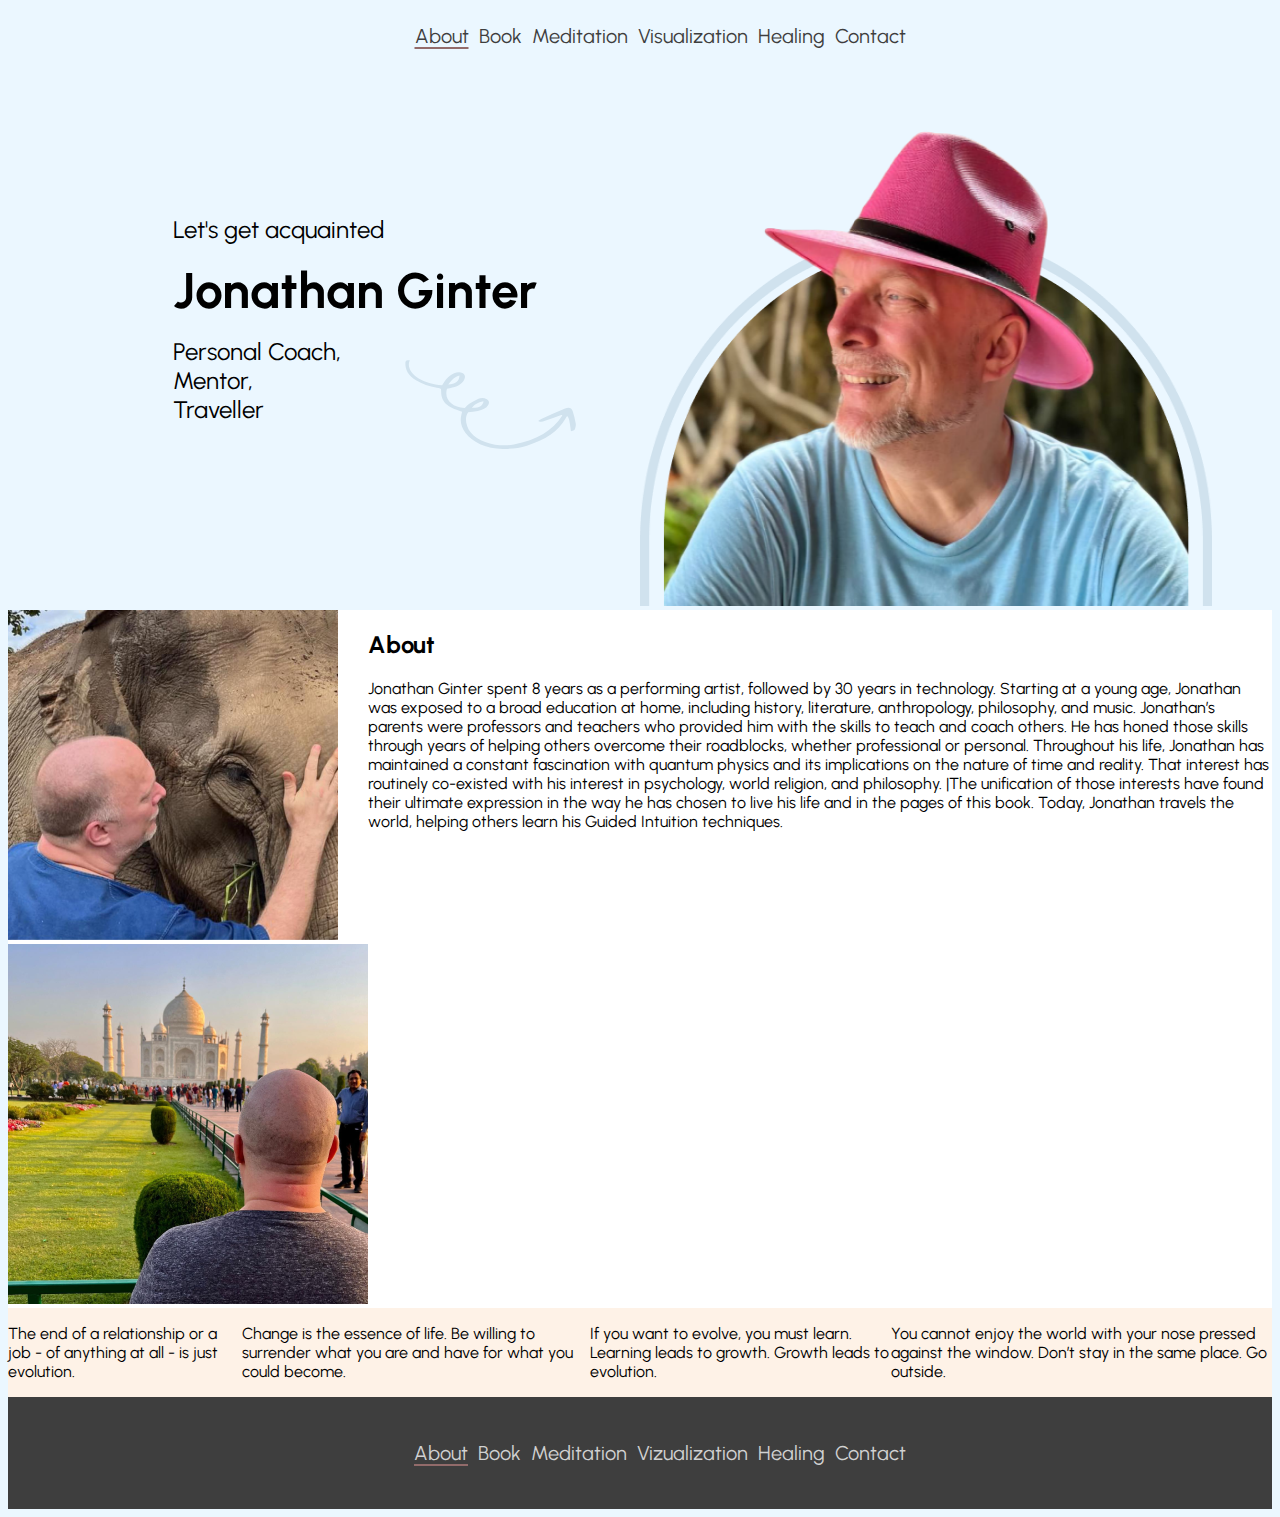
==== index.html @ fba27196 "initial commit" ====
<!DOCTYPE html>
<html lang="en">
  <head>
    <meta charset="utf-8" />
    <meta name="viewport" content="width=device-width, initial-scale=1" />

    <!-- Document Title, Description, and Author -->
    <title>Jonathan Ginter</title>
    <meta name="description" content="Jonathan Ginter - The Intuitive Way" />
    <meta name="author" content="Artsiom Martynau" />

    <!-- Favicon and Touch Icons -->
    <!-- <link rel="icon" type="image/png" sizes="512x512" href="./assets/favicon/favicon-512x512.png"> -->

    <!-- Google Fonts Files -->
    <link rel="preconnect" href="https://fonts.googleapis.com" />
    <link rel="preconnect" href="https://fonts.gstatic.com" crossorigin />
    <link
      href="https://fonts.googleapis.com/css2?family=Urbanist:ital,wght@0,100..900;1,100..900&display=swap"
      rel="stylesheet"
    />

    <!-- CSS Files -->
    <link rel="stylesheet" href="./styles.css" />
  </head>
  <body class="about">
    <!-- Header -->
    <header id="header" class="">
      <!-- Navbar 1 -->
      <nav id="topNavigation" class="navbar" aria-label="Top Navigation">
        <ul id="top-navbar" class="navbar-nav">
          <li class="nav-item">
            <a class="nav-link active" href="index.html" aria-current="page"
              >About</a
            >
          </li>
          <li class="nav-item">
            <a class="nav-link" href="book.html">Book</a>
          </li>
          <li class="nav-item">
            <a class="nav-link" href="meditation.html">Meditation</a>
          </li>
          <li class="nav-item">
            <a class="nav-link" href="visualization.html">Visualization</a>
          </li>
          <li class="nav-item">
            <a class="nav-link" href="healing.html">Healing</a>
          </li>
          <li class="nav-item">
            <a class="nav-link" href="contact.html">Contact</a>
          </li>
        </ul>
      </nav>
    </header>

    <main>
      <!-- Hero Section -->
      <section id="hero" class="hero-section">
        <div class="container">
          <div class="hero-content">
            <div>
              <div>
                <p class="hero-text">Let's get acquainted</p>
                <h1 class="hero-title">Jonathan Ginter</h1>
              </div>
              <div class="flex">
                <div>
                  <p class="hero-text">Personal Coach,</p>
                  <p class="hero-text">Mentor,</p>
                  <p class="hero-text">Traveller</p>
                </div>
                <div class="hero-arrow">
                  <img
                    src="./assets/img/about-arrow.svg"
                    height="103"
                    width="171"
                    alt=""
                  />
                </div>
              </div>
            </div>
          </div>
          <div class="hero-image">
            <img
              src="./assets/img/jonathan.png"
              alt="Jonathan Ginter"
              width="572px"
              height="542px"
            />
          </div>
        </div>
      </section>

      <!-- About Section -->
      <section id="about" class="about-section">
        <div class="container">
          <div class="about-images">
            <img src="./assets/img/about-left.png" alt="About Left" />
            <img src="./assets/img/about-right.png" alt="About Right" />
          </div>
          <div class="about-content">
            <h2 class="about-title">About</h2>
            <p class="about-text">
              Jonathan Ginter spent 8 years as a performing artist, followed by
              30 years in technology. Starting at a young age, Jonathan was
              exposed to a broad education at home, including history,
              literature, anthropology, philosophy, and music. Jonathan’s
              parents were professors and teachers who provided him with the
              skills to teach and coach others. He has honed those skills
              through years of helping others overcome their roadblocks, whether
              professional or personal. Throughout his life, Jonathan has
              maintained a constant fascination with quantum physics and its
              implications on the nature of time and reality. That interest has
              routinely co-existed with his interest in psychology, world
              religion, and philosophy. |The unification of those interests have
              found their ultimate expression in the way he has chosen to live
              his life and in the pages of this book. Today, Jonathan travels
              the world, helping others learn his Guided Intuition techniques.
            </p>
          </div>
        </div>
      </section>

      <!-- Sectiom Quotes -->
      <section id="quotes" class="quotes-section">
        <div class="container">
          <p class="quote-text">
            The end of a relationship or a job - of anything at all - is just
            evolution.
          </p>
          <p class="quote-text">
            Change is the essence of life. Be willing to surrender what you are
            and have for what you could become.
          </p>
          <p class="quote-text">
            If you want to evolve, you must learn. Learning leads to growth.
            Growth leads to evolution.
          </p>
          <p class="quote-text">
            You cannot enjoy the world with your nose pressed against the
            window. Don’t stay in the same place. Go outside.
          </p>
        </div>
      </section>
    </main>

    <!-- Footer 2 - Bootstrap Brain Component -->
    <footer class="footer">
      <!-- Navbar 2 -->
      <nav id="bottomNavigation" class="navbar" aria-label="Bottom navigation">
        <div class="container">
          <ul id="bottom-navbar" class="navbar-nav">
            <li class="nav-item">
              <a class="nav-link active" href="index.html" aria-current="page"
                >About</a
              >
            </li>
            <li class="nav-item">
              <a class="nav-link" href="book.html">Book</a>
            </li>
            <li class="nav-item">
              <a class="nav-link" href="meditation.html">Meditation</a>
            </li>
            <li class="nav-item">
              <a class="nav-link" href="vizualization.html">Vizualization</a>
            </li>
            <li class="nav-item">
              <a class="nav-link" href="healing.html">Healing</a>
            </li>
            <li class="nav-item">
              <a class="nav-link" href="contact.html">Contact</a>
            </li>
          </ul>
        </div>
      </nav>
    </footer>
  </body>
</html>
---- styles.css ----
html {
    font-family: Urbanist, sans-serif;
}

header {
    color: #3E3E3E;

    a {
        color: #3E3E3E;
    }
}

footer {
    display: flex;
    justify-content: center;
    align-items: center;
    height: 7rem;
    background-color: #3E3E3E;
    
    a {
       color: #D1D1D1; 
    }
}

.about {
    background-color: #EBF7FF;
}

.navbar {
    width: 100%;
    display: flex;
    justify-content: center;
}

.navbar-nav {
    display: flex;
    gap: 0.625rem;

    li {
        list-style-type: none;
    }
}

.nav-link {
    text-decoration: none;
    font-size: 1.25rem;

    &.active {
        text-decoration: underline 0.125rem #926B6A;
        text-underline-offset: 0.25rem;
    }
}

.container {
    display: flex;
    flex-direction: row;
}

.hero-content {
    width: 50vw;
    display: flex;
    flex-direction: column;
    justify-content: center;
    align-items: end;
}

.hero-image {
    width: 50vw;
}

.hero-title {
    font-size: 3.125rem;
    margin: 1rem 0;
}

.hero-text {
    font-size: 1.5rem;
    margin: 0;
}

.hero-arrow {
    margin: 1rem 4rem 0 4rem;
}

.about-section {
    background-color: #FFFFFF;
}

.quotes-section {
    background-color: #FEF2E7;
}

/* Utility classes */
.flex {
    display: flex;
}
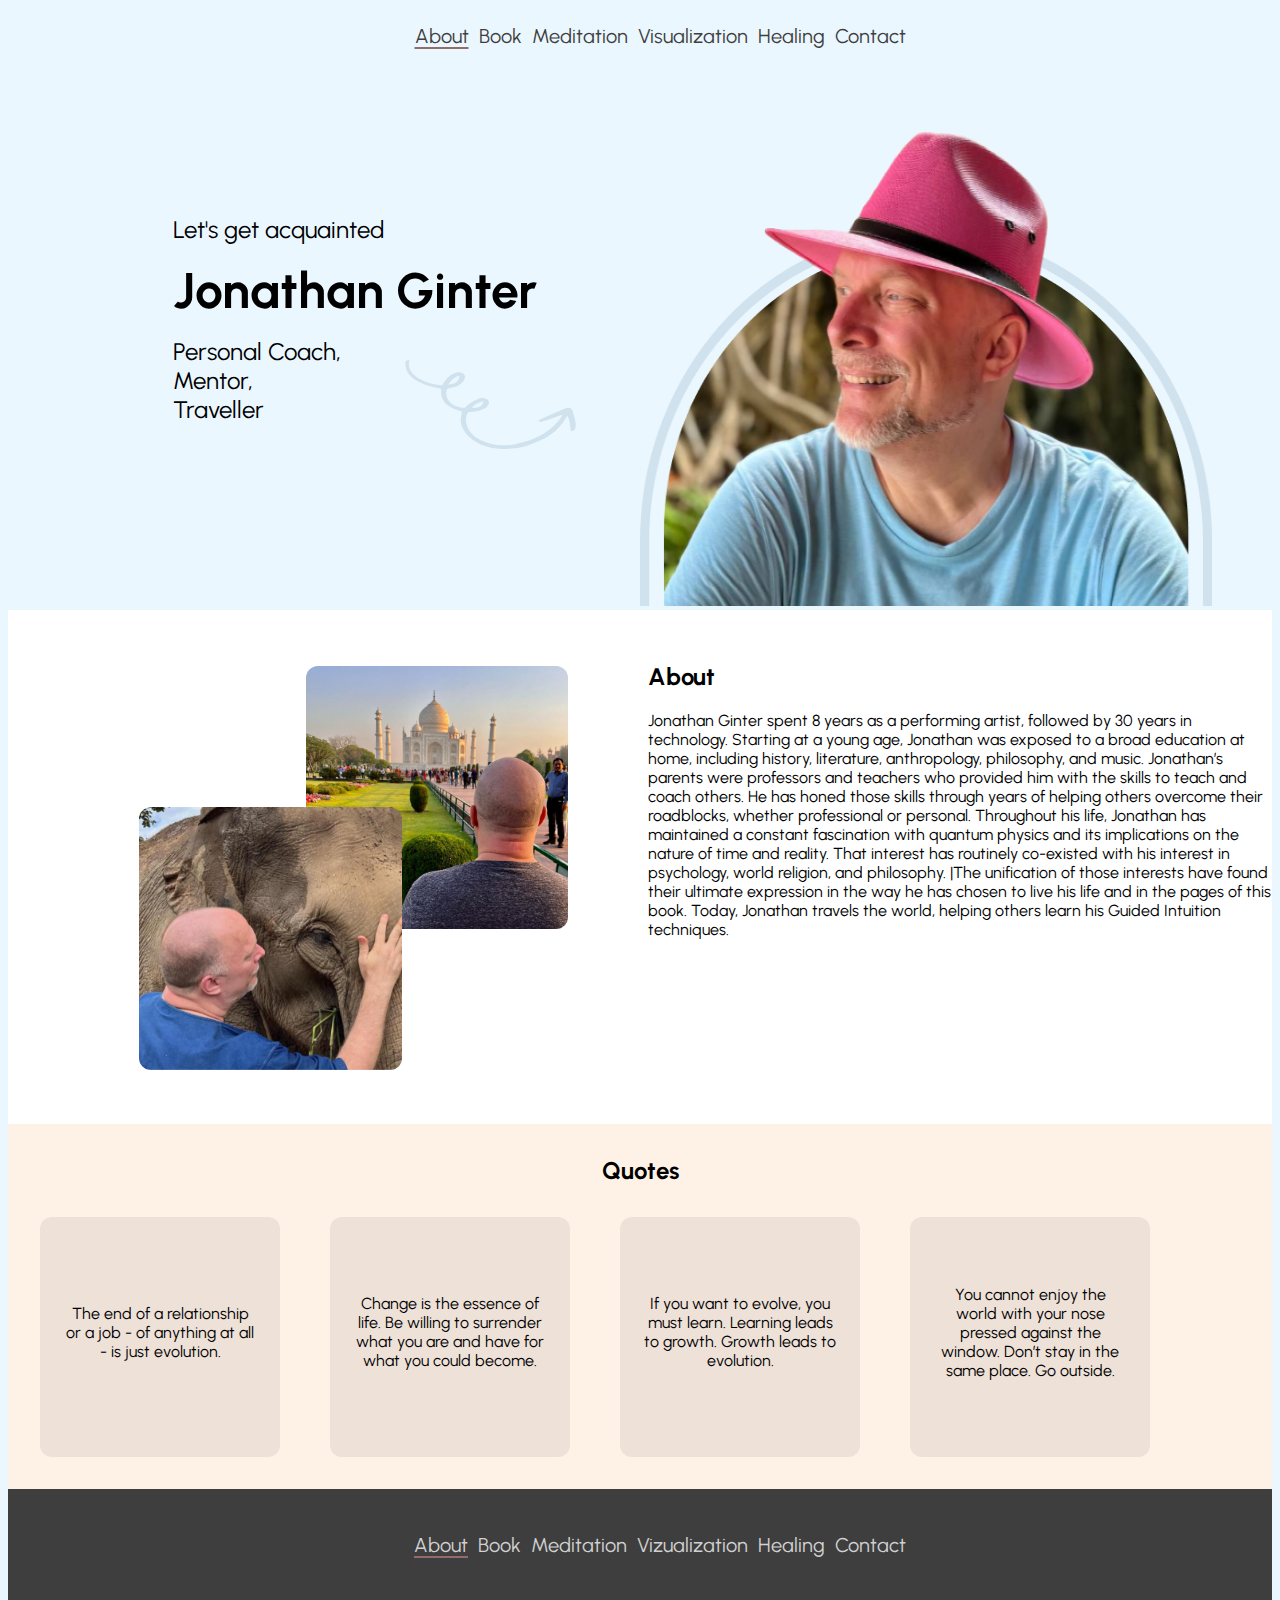
==== commit 46ee1696: "About images align" ====
--- a/index.html
+++ b/index.html
@@ -10,7 +10,12 @@
     <meta name="author" content="Artsiom Martynau" />
 
     <!-- Favicon and Touch Icons -->
-    <!-- <link rel="icon" type="image/png" sizes="512x512" href="./assets/favicon/favicon-512x512.png"> -->
+    <link
+      rel="icon"
+      type="image/png"
+      sizes="512x512"
+      href="./assets/img/favicon.png"
+    />
 
     <!-- Google Fonts Files -->
     <link rel="preconnect" href="https://fonts.googleapis.com" />
@@ -95,8 +100,18 @@
       <section id="about" class="about-section">
         <div class="container">
           <div class="about-images">
-            <img src="./assets/img/about-left.png" alt="About Left" />
-            <img src="./assets/img/about-right.png" alt="About Right" />
+            <div class="image-container">
+              <img
+                class="about-img-right"
+                src="./assets/img/about-right.png"
+                alt="About Right"
+              />
+              <img
+                class="about-img-left"
+                src="./assets/img/about-left.png"
+                alt="About Left"
+              />
+            </div>
           </div>
           <div class="about-content">
             <h2 class="about-title">About</h2>
@@ -123,23 +138,34 @@
 
       <!-- Sectiom Quotes -->
       <section id="quotes" class="quotes-section">
-        <div class="container">
-          <p class="quote-text">
-            The end of a relationship or a job - of anything at all - is just
-            evolution.
-          </p>
-          <p class="quote-text">
-            Change is the essence of life. Be willing to surrender what you are
-            and have for what you could become.
-          </p>
-          <p class="quote-text">
-            If you want to evolve, you must learn. Learning leads to growth.
-            Growth leads to evolution.
-          </p>
-          <p class="quote-text">
-            You cannot enjoy the world with your nose pressed against the
-            window. Don’t stay in the same place. Go outside.
-          </p>
+        <h2 style="text-align: center; margin: 0; padding: 2rem">Quotes</h2>
+        <div class="slider">
+          <div class="slides">
+            <div>
+              <p class="quote-text">
+                The end of a relationship or a job - of anything at all - is
+                just evolution.
+              </p>
+            </div>
+            <div>
+              <p class="quote-text">
+                Change is the essence of life. Be willing to surrender what you
+                are and have for what you could become.
+              </p>
+            </div>
+            <div>
+              <p class="quote-text">
+                If you want to evolve, you must learn. Learning leads to growth.
+                Growth leads to evolution.
+              </p>
+            </div>
+            <div>
+              <p class="quote-text">
+                You cannot enjoy the world with your nose pressed against the
+                window. Don’t stay in the same place. Go outside.
+              </p>
+            </div>
+          </div>
         </div>
       </section>
     </main>
--- a/styles.css
+++ b/styles.css
@@ -1,3 +1,7 @@
+* {
+    box-sizing: border-box;
+}
+
 html {
     font-family: Urbanist, sans-serif;
 }
@@ -84,10 +88,78 @@
 
 .about-section {
     background-color: #FFFFFF;
+    padding: 2rem 0;
+}
+
+.about-images {
+    width: 50vw;
+    flex-shrink: 0;
+    min-width: 525px;
+    display: flex;
+    justify-content: end;
+}
+
+.image-container {
+    position: relative;
+    width: 525px;
+    height: 450px;
+}
+
+.about-img-left {
+    position: absolute;
+    top: calc(165px);
+    left: 1rem;
+    width: 50%;
+    border-radius: 0.75rem;
+}
+
+.about-img-right {
+    position: absolute;
+    top: 1.5rem;
+    right: 5rem;
+    width: 50%;
+    border-radius: 0.75rem;
 }
 
 .quotes-section {
     background-color: #FEF2E7;
+    padding-bottom: 2rem;
+}
+
+.slider {
+    width: 100%;
+    text-align: center;
+    overflow: hidden;
+}
+
+.slides {
+    display: flex;
+    padding: 0 2rem;
+
+    overflow-x: auto;
+    scroll-snap-type: x mandatory;
+
+    scroll-behavior: smooth;
+    -webkit-overflow-scrolling: touch;
+}
+
+.slides>div {
+    scroll-snap-align: start;
+    flex-shrink: 0;
+    width: 15rem;
+    height: 15rem;
+    margin-right: 50px;
+    border-radius: 12px;
+    background: #EEE1D8;
+    transform-origin: center center;
+    transform: scale(1);
+    transition: transform 0.5s;
+    position: relative;
+
+    display: flex;
+    justify-content: center;
+    align-items: center;
+    padding: 0px        24px        10px        24px
 }
 
 /* Utility classes */
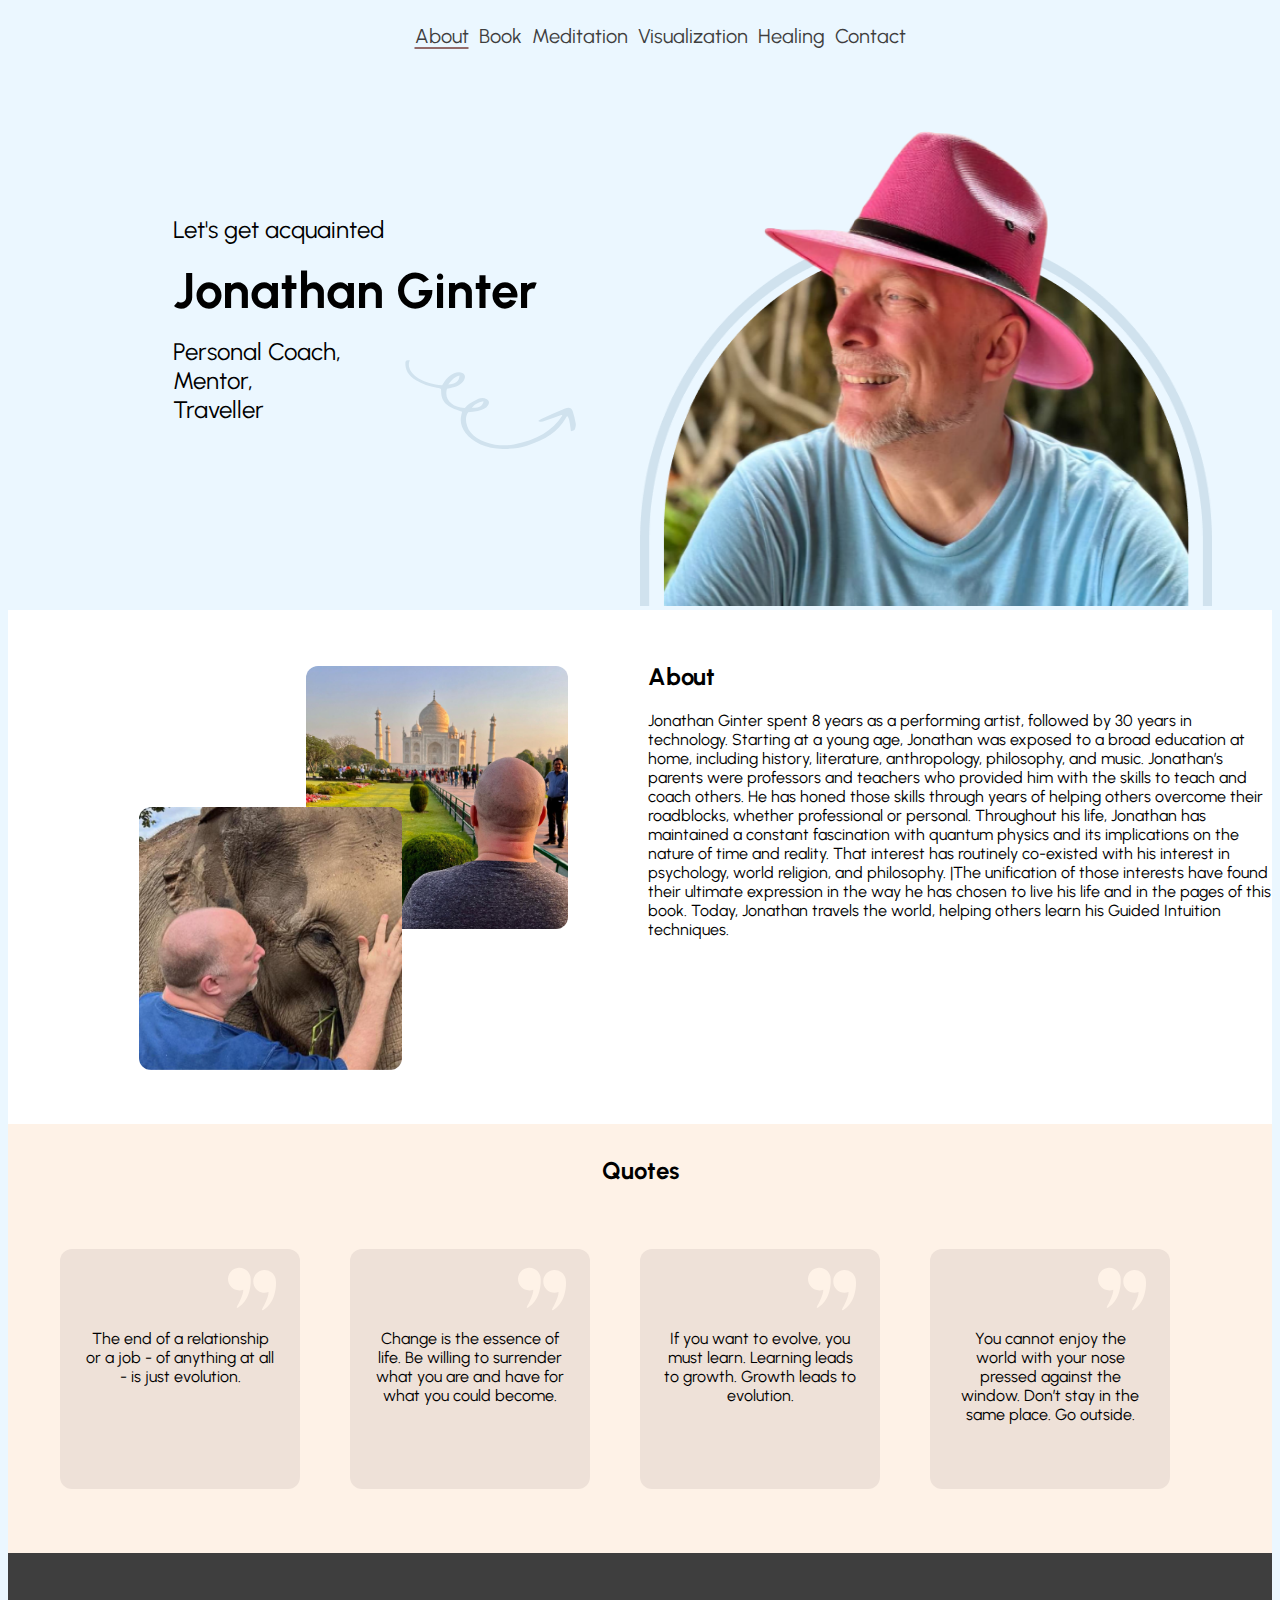
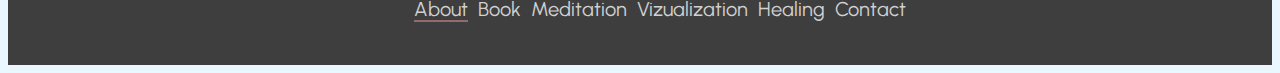
==== commit 9e363716: "finish about & templates for other pages" ====
--- a/index.html
+++ b/index.html
@@ -141,25 +141,29 @@
         <h2 style="text-align: center; margin: 0; padding: 2rem">Quotes</h2>
         <div class="slider">
           <div class="slides">
-            <div>
+            <div class="quote-container">
+              <img src="./assets/img/quotation-marks.svg" alt="" />
               <p class="quote-text">
                 The end of a relationship or a job - of anything at all - is
                 just evolution.
               </p>
             </div>
-            <div>
+            <div class="quote-container">
+              <img src="./assets/img/quotation-marks.svg" alt="" />
               <p class="quote-text">
                 Change is the essence of life. Be willing to surrender what you
                 are and have for what you could become.
               </p>
             </div>
-            <div>
+            <div class="quote-container">
+              <img src="./assets/img/quotation-marks.svg" alt="" />
               <p class="quote-text">
                 If you want to evolve, you must learn. Learning leads to growth.
                 Growth leads to evolution.
               </p>
             </div>
-            <div>
+            <div class="quote-container">
+              <img src="./assets/img/quotation-marks.svg" alt="" />
               <p class="quote-text">
                 You cannot enjoy the world with your nose pressed against the
                 window. Don’t stay in the same place. Go outside.
--- a/styles.css
+++ b/styles.css
@@ -126,6 +126,19 @@
     padding-bottom: 2rem;
 }
 
+.quote-container {
+    display: flex;
+    flex-direction: column;
+    padding: 2rem 0;
+}
+
+.quote-container img {
+    align-self: flex-end;
+    flex-shrink: 0;
+    flex-grow: 0;
+    margin-top: 1rem;
+}
+
 .slider {
     width: 100%;
     text-align: center;
@@ -134,7 +147,8 @@
 
 .slides {
     display: flex;
-    padding: 0 2rem;
+    padding: 2rem;
+    justify-content: center;
 
     overflow-x: auto;
     scroll-snap-type: x mandatory;
@@ -157,11 +171,30 @@
     position: relative;
 
     display: flex;
-    justify-content: center;
     align-items: center;
     padding: 0px        24px        10px        24px
 }
 
+.book {
+    background-color: #FCF4F4;
+}
+
+.meditation {
+    background-color: #FEF2E7;
+}
+
+.visualization {
+    background-color: #FEF8E7;
+}
+
+.healing {
+    background-color: #F1F1FF;
+}
+
+.contact {
+    background-color: #EBF7FF;
+
+}
 /* Utility classes */
 .flex {
     display: flex;
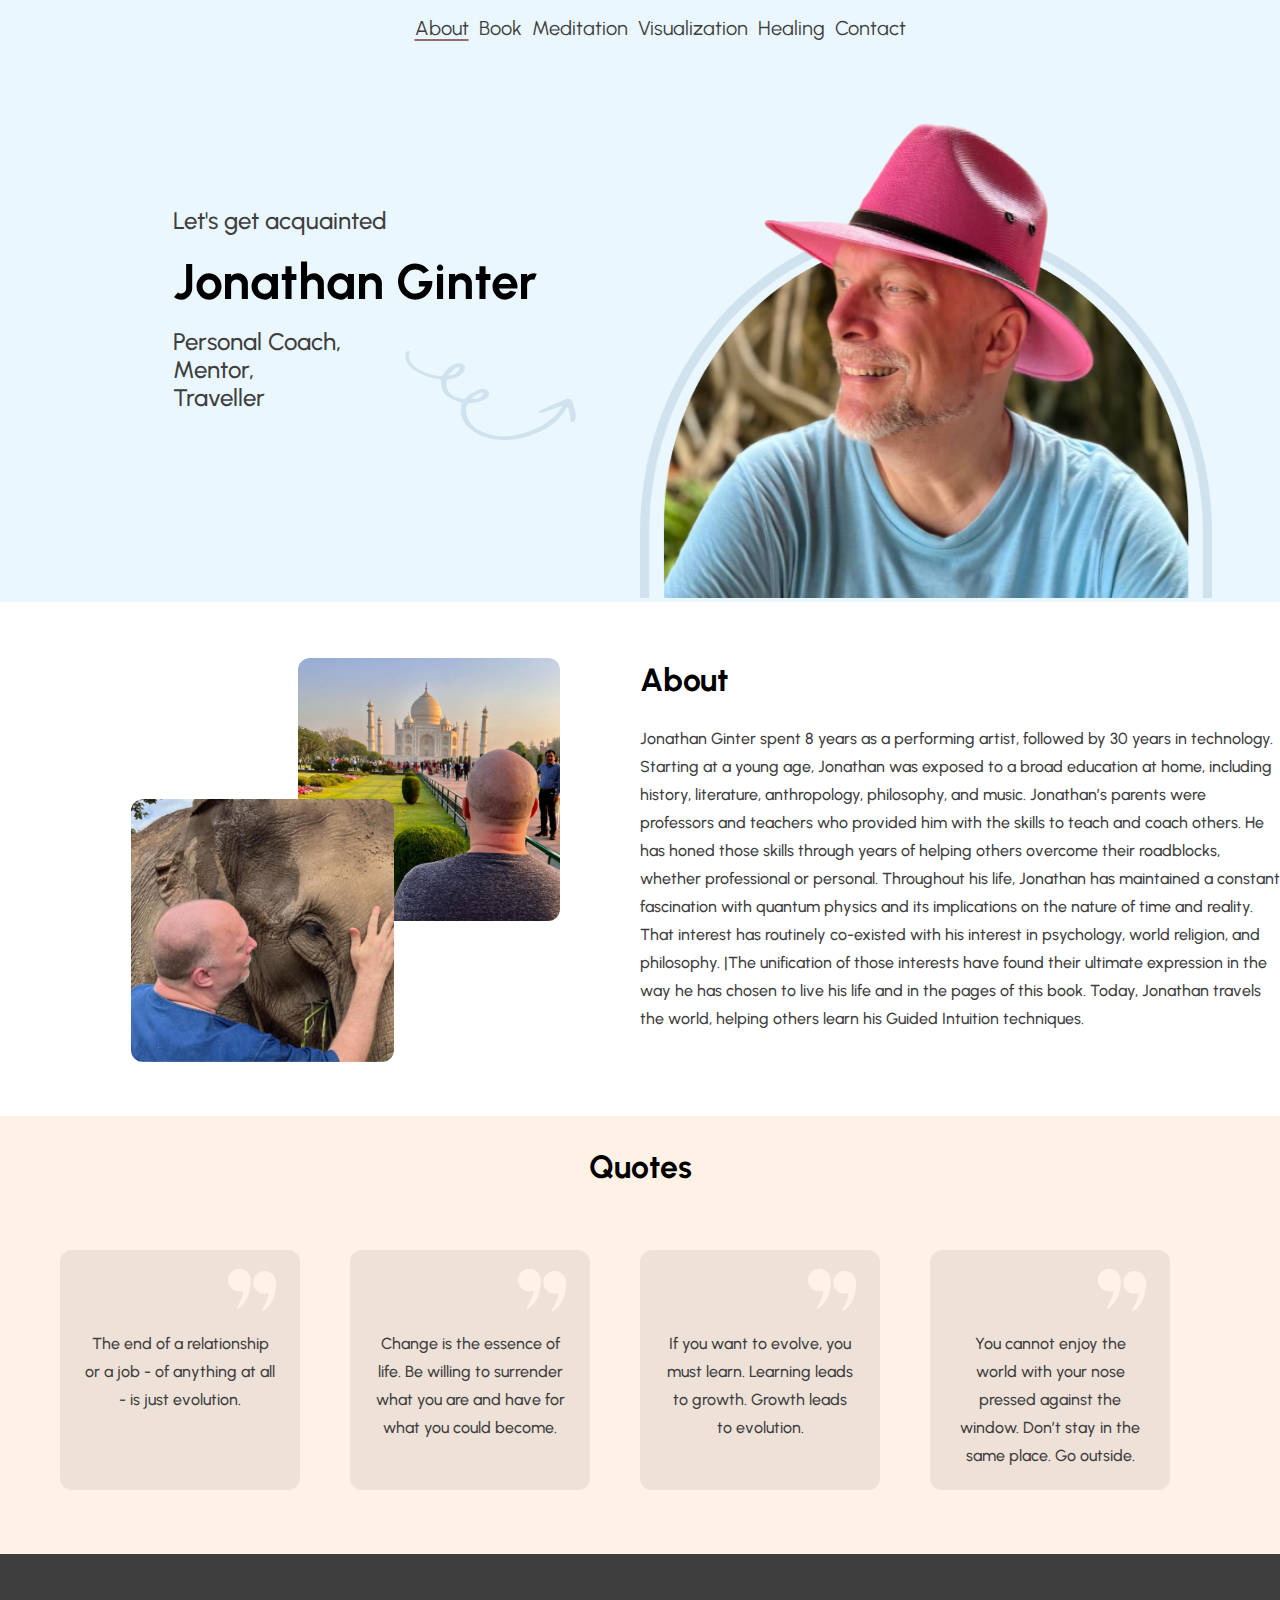
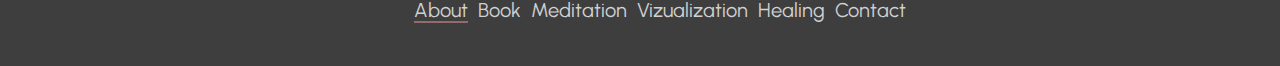
==== commit 8f69e2bc: "wip: book, all sections except last" ====
--- a/index.html
+++ b/index.html
@@ -114,7 +114,7 @@
             </div>
           </div>
           <div class="about-content">
-            <h2 class="about-title">About</h2>
+            <h2>About</h2>
             <p class="about-text">
               Jonathan Ginter spent 8 years as a performing artist, followed by
               30 years in technology. Starting at a young age, Jonathan was
@@ -138,7 +138,7 @@
 
       <!-- Sectiom Quotes -->
       <section id="quotes" class="quotes-section">
-        <h2 style="text-align: center; margin: 0; padding: 2rem">Quotes</h2>
+        <h2 class="quotes-header">Quotes</h2>
         <div class="slider">
           <div class="slides">
             <div class="quote-container">
--- a/styles.css
+++ b/styles.css
@@ -1,201 +1,347 @@
+:root {
+  --page-margin: 6.75rem;
+}
+
 * {
-    box-sizing: border-box;
+  box-sizing: border-box;
 }
 
 html {
-    font-family: Urbanist, sans-serif;
+  font-family: Urbanist, sans-serif;
+}
+
+body {
+  display: flex;
+  flex-direction: column;
+  min-height: 100vh;
+  margin: 0;
+  align-items: center;
+}
+
+main {
+  flex: 1;
+  /* max-width: 90rem; */
 }
 
 header {
-    color: #3E3E3E;
-
-    a {
-        color: #3E3E3E;
-    }
+  width: 100%;
+  color: #3e3e3e;
+
+  a {
+    color: #3e3e3e;
+  }
 }
 
 footer {
-    display: flex;
-    justify-content: center;
-    align-items: center;
-    height: 7rem;
-    background-color: #3E3E3E;
-    
-    a {
-       color: #D1D1D1; 
-    }
+  width: 100%;
+  display: flex;
+  justify-content: center;
+  align-items: center;
+  height: 7rem;
+  background-color: #3e3e3e;
+
+  a {
+    color: #d1d1d1;
+  }
+}
+
+h2 {
+  font-size: 2rem;
+  font-weight: 700;
+}
+
+p {
+  font-size: 1rem;
+  font-weight: 500;
+  line-height: 1.75rem;
+  color: #3e3e3e;
+}
+
+.subheader {
+  font-size: 1.25rem;
+  font-weight: 700;
 }
 
 .about {
-    background-color: #EBF7FF;
+  background-color: #ebf7ff;
 }
 
 .navbar {
-    width: 100%;
-    display: flex;
-    justify-content: center;
+  width: 100%;
+  display: flex;
+  justify-content: center;
 }
 
 .navbar-nav {
-    display: flex;
-    gap: 0.625rem;
-
-    li {
-        list-style-type: none;
-    }
+  display: flex;
+  gap: 0.625rem;
+
+  li {
+    list-style-type: none;
+  }
 }
 
 .nav-link {
-    text-decoration: none;
-    font-size: 1.25rem;
-
-    &.active {
-        text-decoration: underline 0.125rem #926B6A;
-        text-underline-offset: 0.25rem;
-    }
+  text-decoration: none;
+  font-size: 1.25rem;
+
+  &.active {
+    text-decoration: underline 0.125rem #926b6a;
+    text-underline-offset: 0.25rem;
+  }
 }
 
 .container {
-    display: flex;
-    flex-direction: row;
+  display: flex;
+  flex-direction: row;
+}
+
+.button {
+  display: inline-block;
+  padding: 0.5rem 1rem;
+  margin: 0.5rem;
+  background-color: #7fb3d5;
+  color: #000000;
+  border-radius: 0.5rem;
+  text-decoration: none;
+  font-size: 1rem;
+  font-weight: 600;
 }
 
 .hero-content {
-    width: 50vw;
+  width: 50vw;
+  display: flex;
+  flex-direction: column;
+  justify-content: center;
+  align-items: end;
+}
+
+.hero-image {
+  width: 50vw;
+}
+
+.hero-title {
+  font-size: 3.125rem;
+  margin: 1rem 0;
+}
+
+.hero-text {
+  font-size: 1.5rem;
+  margin: 0;
+}
+
+.hero-arrow {
+  margin: 1rem 4rem 0 4rem;
+}
+
+.about-section {
+  background-color: #ffffff;
+  padding: 2rem 0;
+}
+
+.about-images {
+  width: 50vw;
+  flex-shrink: 0;
+  min-width: 525px;
+  display: flex;
+  justify-content: end;
+}
+
+.image-container {
+  position: relative;
+  width: 525px;
+  height: 450px;
+}
+
+.about-img-left {
+  position: absolute;
+  top: calc(165px);
+  left: 1rem;
+  width: 50%;
+  border-radius: 0.75rem;
+}
+
+.about-img-right {
+  position: absolute;
+  top: 1.5rem;
+  right: 5rem;
+  width: 50%;
+  border-radius: 0.75rem;
+}
+
+.quotes-section {
+  background-color: #fef2e7;
+  padding-bottom: 2rem;
+}
+
+.quotes-header {
+  text-align: center;
+  margin: 0;
+  padding: 2rem;
+}
+
+.quote-container {
+  display: flex;
+  flex-direction: column;
+  padding: 2rem 0;
+}
+
+.quote-container img {
+  align-self: flex-end;
+  flex-shrink: 0;
+  flex-grow: 0;
+  margin-top: 1rem;
+}
+
+.slider {
+  width: 100%;
+  text-align: center;
+  overflow: hidden;
+}
+
+.slides {
+  display: flex;
+  padding: 2rem;
+  justify-content: center;
+
+  overflow-x: auto;
+  scroll-snap-type: x mandatory;
+
+  scroll-behavior: smooth;
+  -webkit-overflow-scrolling: touch;
+}
+
+.slides > div {
+  scroll-snap-align: start;
+  flex-shrink: 0;
+  width: 15rem;
+  height: 15rem;
+  margin-right: 50px;
+  border-radius: 12px;
+  background: #eee1d8;
+  transform-origin: center center;
+  transform: scale(1);
+  transition: transform 0.5s;
+  position: relative;
+
+  display: flex;
+  align-items: center;
+  padding: 0px 24px 10px 24px;
+}
+
+.book {
+  background-color: #fcf4f4;
+}
+
+.about-book {
+  display: flex;
+  margin-right: var(--page-margin);
+  padding-bottom: 1rem;
+
+  img {
+    flex-shrink: 0;
+    width: 657px;
+    height: 694px;
+  }
+}
+
+.book-description {
+  max-width: 43.75rem;
+}
+
+.book-auditory {
+  background-color: #ebf7ff;
+  padding: 1rem var(--page-margin);
+}
+
+.book-auditory-description {
+  display: flex;
+  justify-content: space-between;
+
+  ul {
+    list-style-type: disc;
+    list-style-position: outside;
+    padding: 0;
+    font-size: 1rem;
+    font-weight: 500;
+    line-height: 1.75rem;
+  }
+}
+
+.book-auditory-description div {
+  flex-grow: 1;
+  width: 50%;
+}
+
+.book-arrow-top {
+  position: relative;
+  left: -2rem;
+  justify-self: center;
+}
+
+.accent {
+  display: block;
+  padding: 0.5rem 1rem;
+  background-color: #d7e9f5;
+  font-weight: 700;
+}
+
+.book-teaches {
+  background-color: #fff;
+  padding: 1rem var(--page-margin);
+}
+
+.book-cards {
+  display: flex;
+  justify-content: center;
+  gap: 5rem;
+
+  div {
     display: flex;
     flex-direction: column;
-    justify-content: center;
-    align-items: end;
-}
-
-.hero-image {
-    width: 50vw;
-}
-
-.hero-title {
-    font-size: 3.125rem;
-    margin: 1rem 0;
-}
-
-.hero-text {
-    font-size: 1.5rem;
-    margin: 0;
-}
-
-.hero-arrow {
-    margin: 1rem 4rem 0 4rem;
-}
-
-.about-section {
-    background-color: #FFFFFF;
-    padding: 2rem 0;
-}
-
-.about-images {
-    width: 50vw;
-    flex-shrink: 0;
-    min-width: 525px;
-    display: flex;
-    justify-content: end;
-}
-
-.image-container {
-    position: relative;
-    width: 525px;
-    height: 450px;
-}
-
-.about-img-left {
-    position: absolute;
-    top: calc(165px);
-    left: 1rem;
-    width: 50%;
-    border-radius: 0.75rem;
-}
-
-.about-img-right {
-    position: absolute;
-    top: 1.5rem;
-    right: 5rem;
-    width: 50%;
-    border-radius: 0.75rem;
-}
-
-.quotes-section {
-    background-color: #FEF2E7;
-    padding-bottom: 2rem;
-}
-
-.quote-container {
-    display: flex;
-    flex-direction: column;
-    padding: 2rem 0;
-}
-
-.quote-container img {
-    align-self: flex-end;
-    flex-shrink: 0;
-    flex-grow: 0;
-    margin-top: 1rem;
-}
-
-.slider {
-    width: 100%;
-    text-align: center;
-    overflow: hidden;
-}
-
-.slides {
-    display: flex;
-    padding: 2rem;
-    justify-content: center;
-
-    overflow-x: auto;
-    scroll-snap-type: x mandatory;
-
-    scroll-behavior: smooth;
-    -webkit-overflow-scrolling: touch;
-}
-
-.slides>div {
-    scroll-snap-align: start;
-    flex-shrink: 0;
-    width: 15rem;
-    height: 15rem;
-    margin-right: 50px;
-    border-radius: 12px;
-    background: #EEE1D8;
-    transform-origin: center center;
-    transform: scale(1);
-    transition: transform 0.5s;
-    position: relative;
-
-    display: flex;
     align-items: center;
-    padding: 0px        24px        10px        24px
-}
-
-.book {
-    background-color: #FCF4F4;
+  }
+}
+
+.book-quote {
+  background-color: #fef2e7;
+  padding: 1rem var(--page-margin);
+  display: flex;
+}
+
+.author-card {
+  display: flex;
+  align-items: center;
+  gap: 1rem;
+}
+
+.author-name {
+  font-size: 1.125rem;
+  font-weight: 700;
+  margin: 0;
 }
 
 .meditation {
-    background-color: #FEF2E7;
+  background-color: #fef2e7;
 }
 
 .visualization {
-    background-color: #FEF8E7;
+  background-color: #fef8e7;
 }
 
 .healing {
-    background-color: #F1F1FF;
+  background-color: #f1f1ff;
 }
 
 .contact {
-    background-color: #EBF7FF;
-
-}
+  background-color: #ebf7ff;
+}
+
 /* Utility classes */
 .flex {
-    display: flex;
-}+  display: flex;
+}
+
+.center {
+  text-align: center;
+}
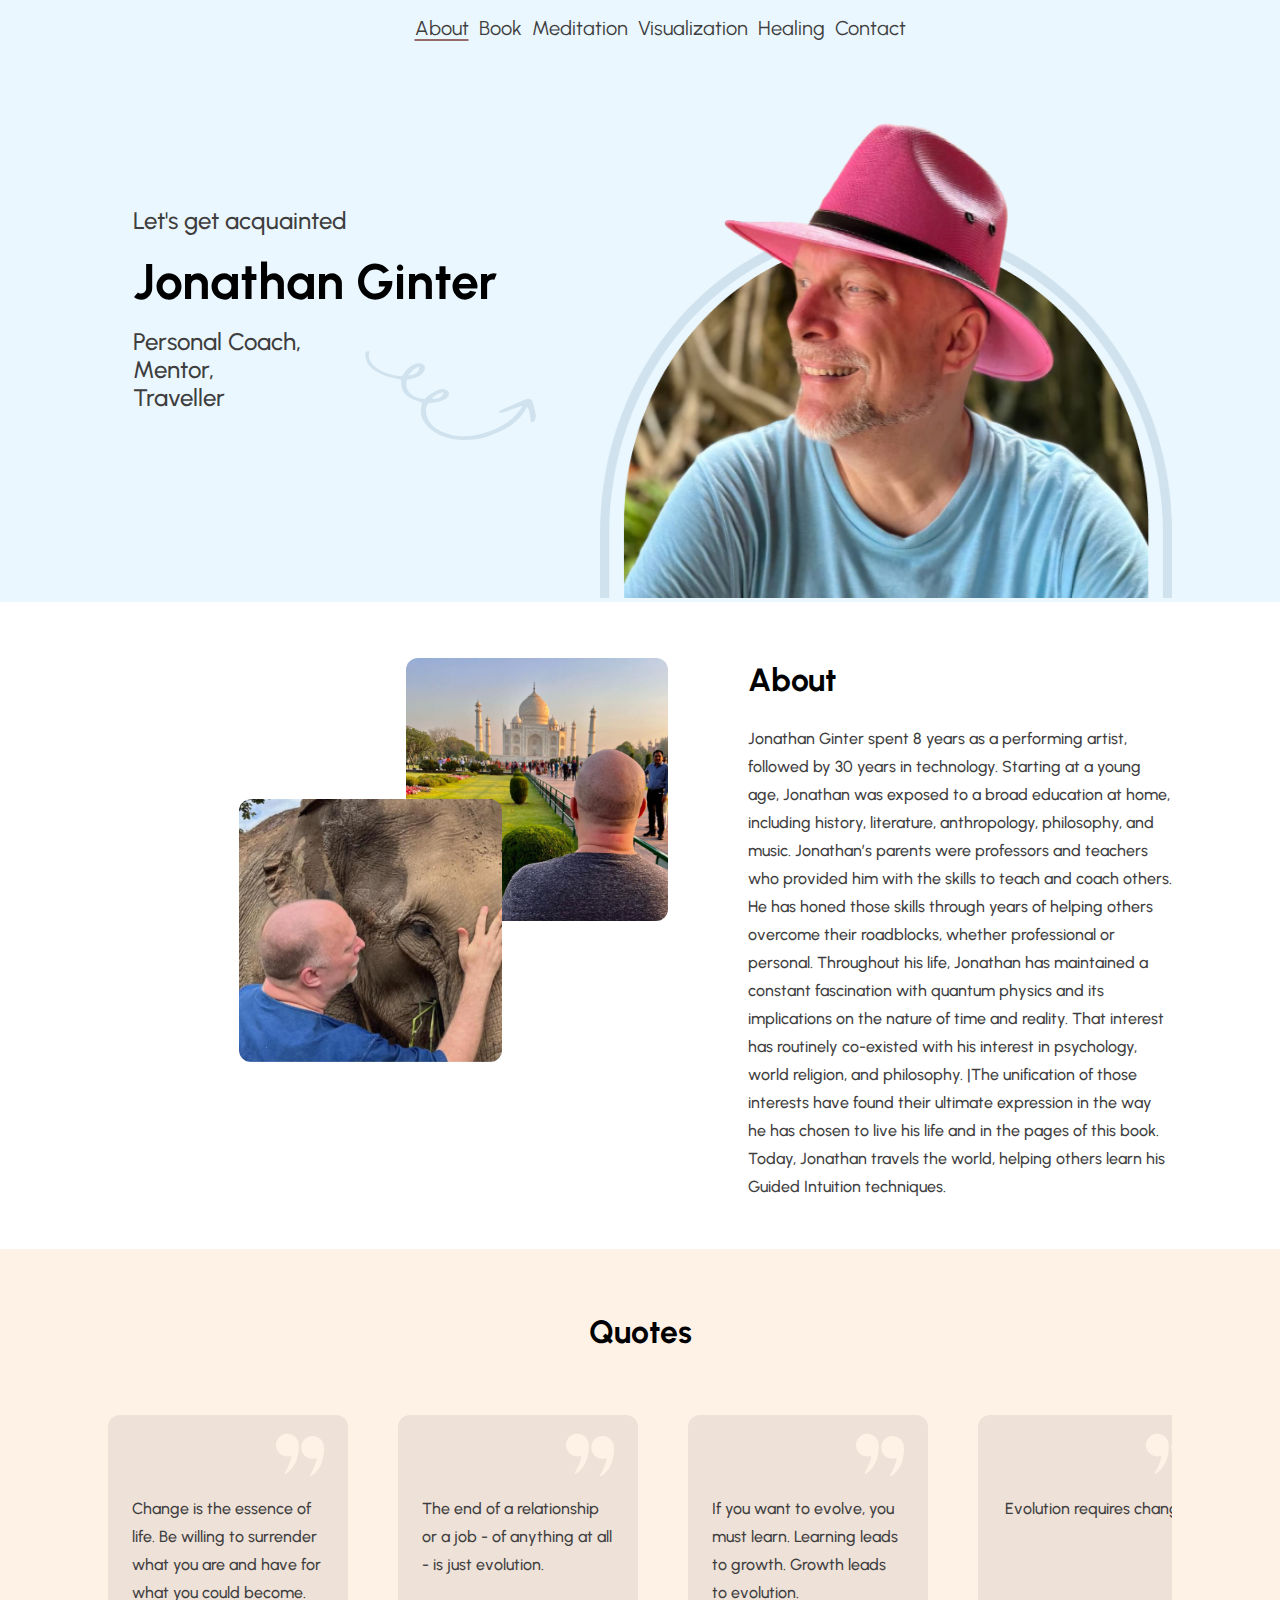
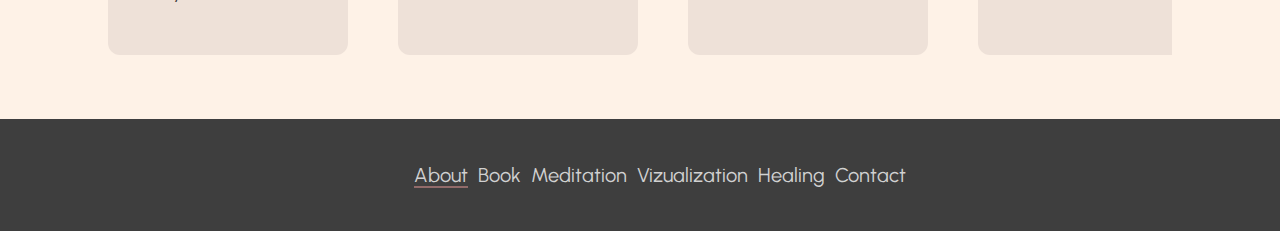
==== commit 1b2deeaf: "small changes to design" ====
--- a/index.html
+++ b/index.html
@@ -137,36 +137,44 @@
       </section>
 
       <!-- Sectiom Quotes -->
-      <section id="quotes" class="quotes-section">
+     <section id="quotes" class="quotes-section">
         <h2 class="quotes-header">Quotes</h2>
         <div class="slider">
           <div class="slides">
             <div class="quote-container">
               <img src="./assets/img/quotation-marks.svg" alt="" />
               <p class="quote-text">
-                The end of a relationship or a job - of anything at all - is
-                just evolution.
-              </p>
-            </div>
-            <div class="quote-container">
-              <img src="./assets/img/quotation-marks.svg" alt="" />
-              <p class="quote-text">
-                Change is the essence of life. Be willing to surrender what you
-                are and have for what you could become.
-              </p>
-            </div>
-            <div class="quote-container">
-              <img src="./assets/img/quotation-marks.svg" alt="" />
-              <p class="quote-text">
-                If you want to evolve, you must learn. Learning leads to growth.
-                Growth leads to evolution.
-              </p>
-            </div>
-            <div class="quote-container">
-              <img src="./assets/img/quotation-marks.svg" alt="" />
-              <p class="quote-text">
-                You cannot enjoy the world with your nose pressed against the
-                window. Don’t stay in the same place. Go outside.
+                Change is the essence of life. Be willing to surrender what you are and have for what you could become.
+              </p>
+            </div>
+            <div class="quote-container">
+              <img src="./assets/img/quotation-marks.svg" alt="" />
+              <p class="quote-text">
+                The end of a relationship or a job - of anything at all - is just evolution.
+              </p>
+            </div>
+            <div class="quote-container">
+              <img src="./assets/img/quotation-marks.svg" alt="" />
+              <p class="quote-text">
+                If you want to evolve, you must learn. Learning leads to growth. Growth leads to evolution.
+              </p>
+            </div>
+            <div class="quote-container">
+              <img src="./assets/img/quotation-marks.svg" alt="" />
+              <p class="quote-text">
+                Evolution requires change.
+              </p>
+            </div>
+            <div class="quote-container">
+              <img src="./assets/img/quotation-marks.svg" alt="" />
+              <p class="quote-text">
+                The more you carry with you, the less progress you will make. Learn to let go.
+              </p>
+            </div>
+            <div class="quote-container">
+              <img src="./assets/img/quotation-marks.svg" alt="" />
+              <p class="quote-text">
+                You cannot enjoy the world with your nose pressed against the window. Don’t stay in the same place. Go outside.
               </p>
             </div>
           </div>
--- a/styles.css
+++ b/styles.css
@@ -4,6 +4,7 @@
 
 * {
   box-sizing: border-box;
+  text-wrap: pretty;
 }
 
 html {
@@ -20,7 +21,6 @@
 
 main {
   flex: 1;
-  /* max-width: 90rem; */
 }
 
 header {
@@ -86,7 +86,10 @@
   font-size: 1.25rem;
 
   &.active {
-    text-decoration: underline 0.125rem #926b6a;
+    text-underline-offset: 0.25rem;
+    text-decoration-line: underline;
+    text-decoration-thickness: 0.125rem;
+    text-decoration-color: #926b6a;
     text-underline-offset: 0.25rem;
   }
 }
@@ -99,7 +102,6 @@
 .button {
   display: inline-block;
   padding: 0.5rem 1rem;
-  margin: 0.5rem;
   background-color: #7fb3d5;
   color: #000000;
   border-radius: 0.5rem;
@@ -108,6 +110,18 @@
   font-weight: 600;
 }
 
+.accent-text {
+  font-size: 1.125rem;
+  font-weight: 700;
+  margin: 0;
+}
+
+.hero-section {
+  max-width: 100vw;
+  padding: 0 var(--page-margin);
+  overflow: hidden;
+}
+
 .hero-content {
   width: 50vw;
   display: flex;
@@ -136,7 +150,7 @@
 
 .about-section {
   background-color: #ffffff;
-  padding: 2rem 0;
+  padding: 2rem var(--page-margin);
 }
 
 .about-images {
@@ -171,7 +185,8 @@
 
 .quotes-section {
   background-color: #fef2e7;
-  padding-bottom: 2rem;
+  padding: 2rem var(--page-margin);
+  width: 100vw;
 }
 
 .quotes-header {
@@ -195,14 +210,13 @@
 
 .slider {
   width: 100%;
-  text-align: center;
-  overflow: hidden;
+  overflow: visible;
 }
 
 .slides {
   display: flex;
   padding: 2rem;
-  justify-content: center;
+  /* justify-content: center; */
 
   overflow-x: auto;
   scroll-snap-type: x mandatory;
@@ -305,8 +319,68 @@
 
 .book-quote {
   background-color: #fef2e7;
-  padding: 1rem var(--page-margin);
-  display: flex;
+  padding: 2rem var(--page-margin);
+  display: flex;
+  justify-content: center;
+}
+
+.book-quote > div {
+  max-width: 50rem;
+}
+
+.book-quote img {
+  margin-top: 1rem;
+}
+
+.book-takeaways {
+  display: flex;
+  background-color: #fff;
+  padding: 2rem var(--page-margin);
+  align-items: center;
+  gap: 2rem;
+
+  div {
+    flex-basis: 50%;
+  }
+}
+
+.book-takeaway-left {
+  display: flex;
+  flex-direction: column;
+  align-items: end;
+
+  img {
+    position: relative;
+    top: -3rem;
+  }
+
+  h2 {
+    margin-right: 6rem;
+  }
+}
+
+.book-takeaways-cards {
+  display: flex;
+  flex-direction: row;
+  gap: 1rem;
+
+  div {
+    width: 100%;
+    display: flex;
+    flex-direction: column;
+    div {
+      background-color: #ebf7ff;
+      padding: 1rem 1.5rem;
+      margin: 1rem 0.5rem;
+      display: inline-block;
+      border-radius: 6px;
+      max-width: 18rem;
+    }
+  }
+}
+
+.book-takeaways-header {
+  max-width: 18rem;
 }
 
 .author-card {
@@ -315,26 +389,242 @@
   gap: 1rem;
 }
 
-.author-name {
-  font-size: 1.125rem;
-  font-weight: 700;
-  margin: 0;
-}
-
 .meditation {
   background-color: #fef2e7;
 }
 
+.meditation-hero {
+  display: flex;
+  margin-right: var(--page-margin);
+  padding-bottom: 0;
+
+  img {
+    flex-shrink: 0;
+    width: 803px;
+    height: 506px;
+  }
+}
+
+.meditation-description {
+  margin-left: -5rem;
+  align-self: center;
+}
+
+.meditation-arrow {
+  vertical-align: top;
+  padding-top: 1rem;
+  padding-left: 2rem;
+}
+
+.meditation-cards {
+  background-color: #fff;
+  display: flex;
+  flex-direction: column;
+  padding: 2rem var(--page-margin);
+}
+
+.meditation-cards ol {
+  display: flex;
+  width: 100%;
+  justify-content: space-between;
+  gap: 1rem;
+}
+
+.meditation-cards li {
+  display: block;
+  padding: 1rem;
+  background-color: #ebf7ff;
+  max-width: 24.5rem;
+  flex-grow: 1;
+  flex-basis: 30%;
+  border-radius: 12px;
+
+  p:first-child {
+    font-weight: 900;
+    font-size: 3.75rem;
+    margin: 2rem 0;
+    color: #d0e2ee;
+  }
+}
+
 .visualization {
   background-color: #fef8e7;
 }
 
+.visualization-cards {
+  display: flex;
+  padding: 3rem var(--page-margin);
+  background-color: #fff;
+  gap: 1rem;
+}
+
+.visualization-card {
+  border-radius: 12px;
+  background-color: #f1f1ff;
+  flex-basis: 50%;
+  padding: 1rem;
+
+  p:first-child {
+    font-weight: 700;
+    font-size: 1.25rem;
+    margin: 2rem 0;
+    color: #3e3e3e;
+  }
+}
+
+.visualization-bottom {
+  background-color: #fcf4f4;
+  padding: 3rem var(--page-margin);
+  text-align: center;
+  display: flex;
+  align-items: center;
+  flex-direction: column;
+  width: 100%;
+
+  p {
+    max-width: 42rem;
+  }
+
+  p:first-child {
+    font-weight: 600;
+    font-size: 1.5rem;
+  }
+}
+
 .healing {
   background-color: #f1f1ff;
 }
 
+.healing-basis {
+  display: flex;
+  padding: 3rem var(--page-margin);
+  background-color: #fff;
+  text-align: center;
+  display: flex;
+  align-items: center;
+  flex-direction: column;
+  width: 100%;
+
+  p {
+    max-width: 42rem;
+  }
+
+  p:first-child {
+    font-weight: 600;
+    font-size: 1.5rem;
+  }
+
+  a {
+    font-weight: 700;
+  }
+}
+
+.healing-about {
+  background-color: #fef2e7;
+  padding: 2rem var(--page-margin);
+  display: flex;
+  gap: 5rem;
+}
+
+.healing-about-left {
+  display: flex;
+  flex-direction: column;
+  flex-basis: 50%;
+
+  p:first-child {
+    font-weight: 700;
+    font-size: 1.25rem;
+  }
+
+  img {
+    align-self: flex-end;
+    position: relative;
+    top: -2rem;
+    left: 2rem;
+  }
+}
+
+.healing-about-right {
+  flex-basis: 50%;
+  display: flex;
+  flex-direction: column;
+  justify-content: center;
+
+  p {
+    display: block;
+    background-color: #eee1d8;
+    padding: 1rem;
+  }
+}
+
 .contact {
   background-color: #ebf7ff;
+
+  main {
+    display: flex;
+    padding: 2rem var(--page-margin);
+    gap: 3rem;
+  }
+
+  h1 {
+    font-size: 2rem;
+    font-weight: 700;
+    margin: 0;
+  }
+
+  img {
+    max-width: 4.5rem;
+    align-self: end;
+    position: relative;
+    top: -2rem;
+  }
+}
+
+.contact-form-container {
+  border: #d0e2ee solid 6px;
+  border-radius: 28px;
+  padding: 0.5rem;
+
+  form {
+    width: 100%;
+    display: flex;
+    flex-direction: column;
+    background-color: #fff;
+    padding: 3rem 1rem;
+    border-radius: 20px;
+  }
+
+  label {
+    font-weight: 400;
+    font-size: 0.875rem;
+    margin-top: 1rem;
+  }
+
+  input {
+    height: 2.5rem;
+    border-radius: 4px;
+    border: none;
+    border: solid 1px #c1c1c1;
+  }
+
+  textarea {
+    border-radius: 4px;
+    border: none;
+    border: solid 1px #c1c1c1;
+  }
+
+  button {
+    border: none;
+    width: fit-content;
+    margin-top: 1rem;
+  }
+}
+
+.contact > main > div {
+  flex-basis: 50%;
+  display: flex;
+  flex-direction: column;
+  justify-content: center;
 }
 
 /* Utility classes */
@@ -345,3 +635,7 @@
 .center {
   text-align: center;
 }
+
+.m-0 {
+  margin: 0;
+}
